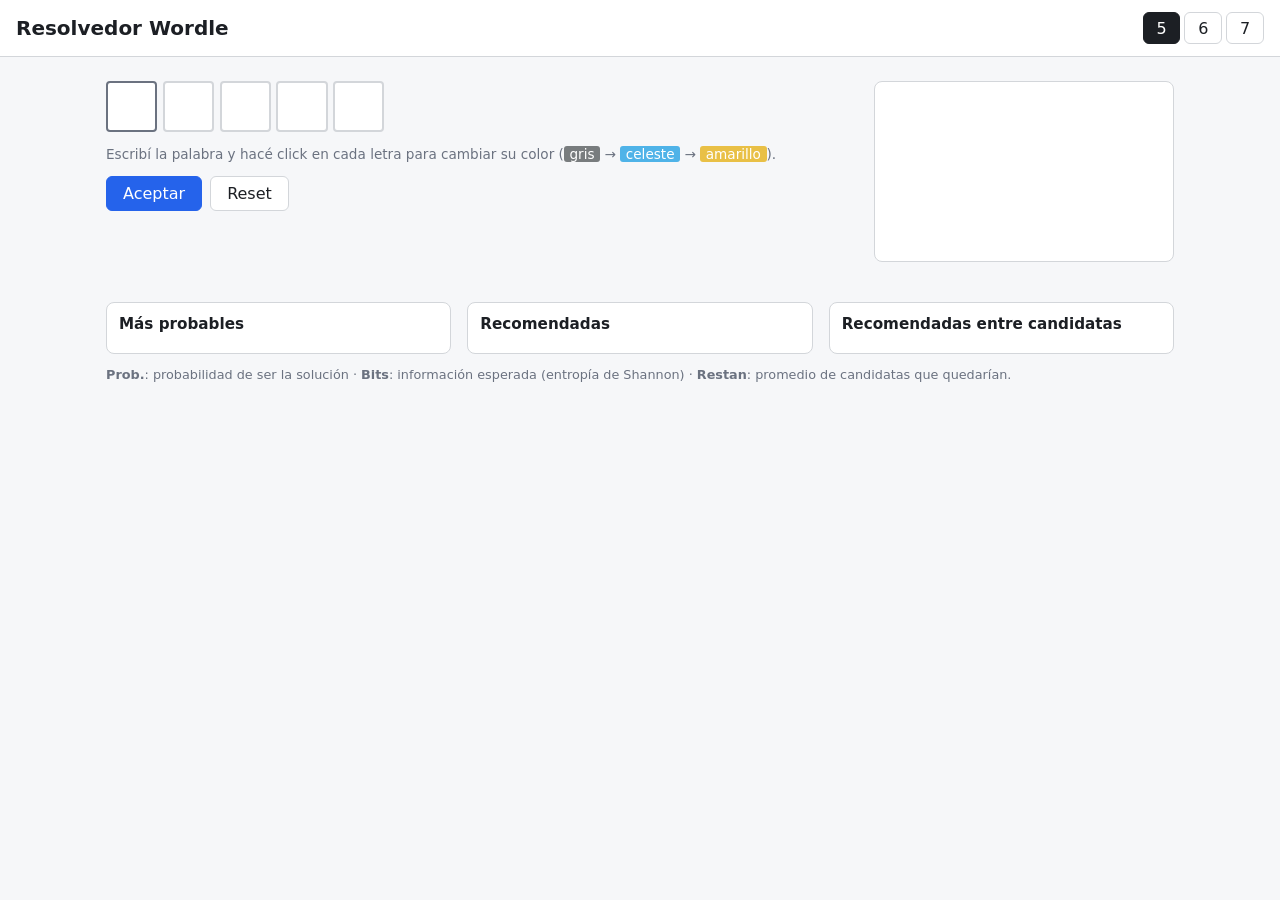
==== index.html @ cbdcdc3c "Interfaz del resolvedor" ====
<!doctype html>
<html lang="es">
<head>
  <meta charset="utf-8">
  <meta name="viewport" content="width=device-width, initial-scale=1">
  <title>Resolvedor Wordle</title>
  <link rel="stylesheet" href="style.css">
</head>
<body>
  <header>
    <h1>Resolvedor Wordle</h1>
    <div class="modes" role="radiogroup" aria-label="Cantidad de letras">
      <button data-n="5" class="mode">5</button>
      <button data-n="6" class="mode">6</button>
      <button data-n="7" class="mode">7</button>
    </div>
  </header>

  <main>
    <section class="play">
      <div id="board" class="board"></div>
      <p class="hint">Escribí la palabra y hacé click en cada letra para cambiar su color
        (<span class="chip s0">gris</span> → <span class="chip s2">celeste</span> → <span class="chip s1">amarillo</span>).</p>
      <div class="actions">
        <button id="accept" class="primary">Aceptar</button>
        <button id="reset">Reset</button>
      </div>
      <p id="status" class="status"></p>
      <input id="mobile-input" class="mobile-input" autocomplete="off" autocapitalize="none" aria-label="Escribir letra">
    </section>

    <aside id="letters" class="letters"></aside>

    <section class="results">
      <p id="count" class="count"></p>
      <div id="progress" class="progress" hidden><div></div></div>
      <div class="tables">
        <div>
          <h2>Más probables</h2>
          <table id="probable"></table>
        </div>
        <div>
          <h2>Recomendadas</h2>
          <table id="best"></table>
        </div>
        <div>
          <h2>Recomendadas entre candidatas</h2>
          <table id="best-candidates"></table>
        </div>
      </div>
      <p class="legend"><b>Prob.</b>: probabilidad de ser la solución ·
        <b>Bits</b>: información esperada (entropía de Shannon) ·
        <b>Restan</b>: promedio de candidatas que quedarían.</p>
    </section>
  </main>

  <script src="words.js"></script>
  <script src="solver.js"></script>
  <script src="app.js"></script>
</body>
</html>
---- style.css ----
:root {
  /* Colores de las pistas (reemplazar por los definitivos) */
  --c-correct: #4fb3e8;
  --c-present: #e9c046;
  --c-absent: #787c7e;

  --bg: #f6f7f9;
  --panel: #ffffff;
  --text: #1c1f24;
  --muted: #6b7280;
  --border: #d3d6da;
  --accent: #2563eb;
  --tile: 3.2rem;
}

* { box-sizing: border-box; }

body {
  margin: 0;
  background: var(--bg);
  color: var(--text);
  font-family: system-ui, -apple-system, "Segoe UI", Roboto, sans-serif;
}

header {
  display: flex;
  align-items: center;
  justify-content: space-between;
  gap: 1rem;
  padding: 0.75rem 1rem;
  border-bottom: 1px solid var(--border);
  background: var(--panel);
}

h1 { margin: 0; font-size: 1.25rem; }
h2 { margin: 0 0 0.5rem; font-size: 0.95rem; }

button {
  font: inherit;
  border: 1px solid var(--border);
  background: var(--panel);
  color: var(--text);
  border-radius: 6px;
  padding: 0.45rem 1rem;
  cursor: pointer;
}
button:hover { border-color: var(--muted); }
button.primary { background: var(--accent); border-color: var(--accent); color: #fff; }
button:disabled { opacity: 0.5; cursor: default; }

.modes { display: flex; gap: 0.25rem; }
.mode { padding: 0.35rem 0.8rem; }
.mode.active { background: var(--text); color: var(--panel); border-color: var(--text); }

main {
  display: grid;
  grid-template-columns: auto minmax(220px, 300px);
  grid-template-areas: "play letters" "results results";
  gap: 1.5rem;
  max-width: 1100px;
  margin: 0 auto;
  padding: 1.5rem 1rem;
}
.play { grid-area: play; }
.letters { grid-area: letters; }
.results { grid-area: results; }

@media (max-width: 720px) {
  main { grid-template-columns: 1fr; grid-template-areas: "play" "letters" "results"; }
  :root { --tile: 2.6rem; }
}

/* Tablero */
.board { display: flex; flex-direction: column; gap: 0.35rem; }
.row { display: flex; gap: 0.35rem; }
.row.past { opacity: 0.85; }
.tile {
  width: var(--tile);
  height: var(--tile);
  display: grid;
  place-items: center;
  font-size: calc(var(--tile) * 0.5);
  font-weight: 700;
  text-transform: uppercase;
  border: 2px solid var(--border);
  border-radius: 4px;
  background: var(--panel);
  user-select: none;
}
.tile.filled { cursor: pointer; color: #fff; border-color: transparent; }
.tile.cursor { border-color: var(--muted); }
.s0 { background: var(--c-absent); }
.s1 { background: var(--c-present); }
.s2 { background: var(--c-correct); }

.hint { color: var(--muted); font-size: 0.85rem; }
.chip { color: #fff; padding: 0 0.35rem; border-radius: 3px; }
.actions { display: flex; gap: 0.5rem; }
.status { min-height: 1.2em; font-weight: 600; }
.mobile-input { position: absolute; opacity: 0; pointer-events: none; width: 1px; height: 1px; }

/* Letras */
.letters { background: var(--panel); border: 1px solid var(--border); border-radius: 8px; padding: 1rem; }
.letters h3 { margin: 0.75rem 0 0.4rem; font-size: 0.8rem; color: var(--muted); text-transform: uppercase; letter-spacing: 0.04em; }
.letters h3:first-child { margin-top: 0; }
.keys { display: flex; flex-wrap: wrap; gap: 0.25rem; min-height: 1.9rem; }
.key {
  min-width: 1.9rem;
  height: 1.9rem;
  padding: 0 0.3rem;
  font-weight: 700;
  text-transform: uppercase;
}
.key.s0, .key.s1, .key.s2 { color: #fff; border-color: transparent; }
.key.backspace { margin-top: 0.75rem; }

/* Resultados */
.count { font-weight: 600; margin-top: 0; }
.progress { height: 4px; background: var(--border); border-radius: 2px; overflow: hidden; margin-bottom: 1rem; }
.progress > div { height: 100%; width: 0; background: var(--accent); }
.tables { display: grid; grid-template-columns: repeat(auto-fit, minmax(240px, 1fr)); gap: 1rem; }
.tables > div { background: var(--panel); border: 1px solid var(--border); border-radius: 8px; padding: 0.75rem; }
table { width: 100%; border-collapse: collapse; font-variant-numeric: tabular-nums; font-size: 0.9rem; }
th { text-align: right; color: var(--muted); font-weight: 500; font-size: 0.75rem; padding: 0.2rem 0.3rem; }
td { text-align: right; padding: 0.3rem; border-top: 1px solid var(--border); }
th:first-child, td:first-child { text-align: left; }
td.word { font-weight: 700; text-transform: uppercase; cursor: pointer; letter-spacing: 0.05em; }
td.word:hover { color: var(--accent); }
td.word.cand::after { content: " ●"; color: var(--c-correct); font-size: 0.6em; vertical-align: middle; }
.empty { color: var(--muted); font-size: 0.85rem; }
.legend { color: var(--muted); font-size: 0.8rem; }
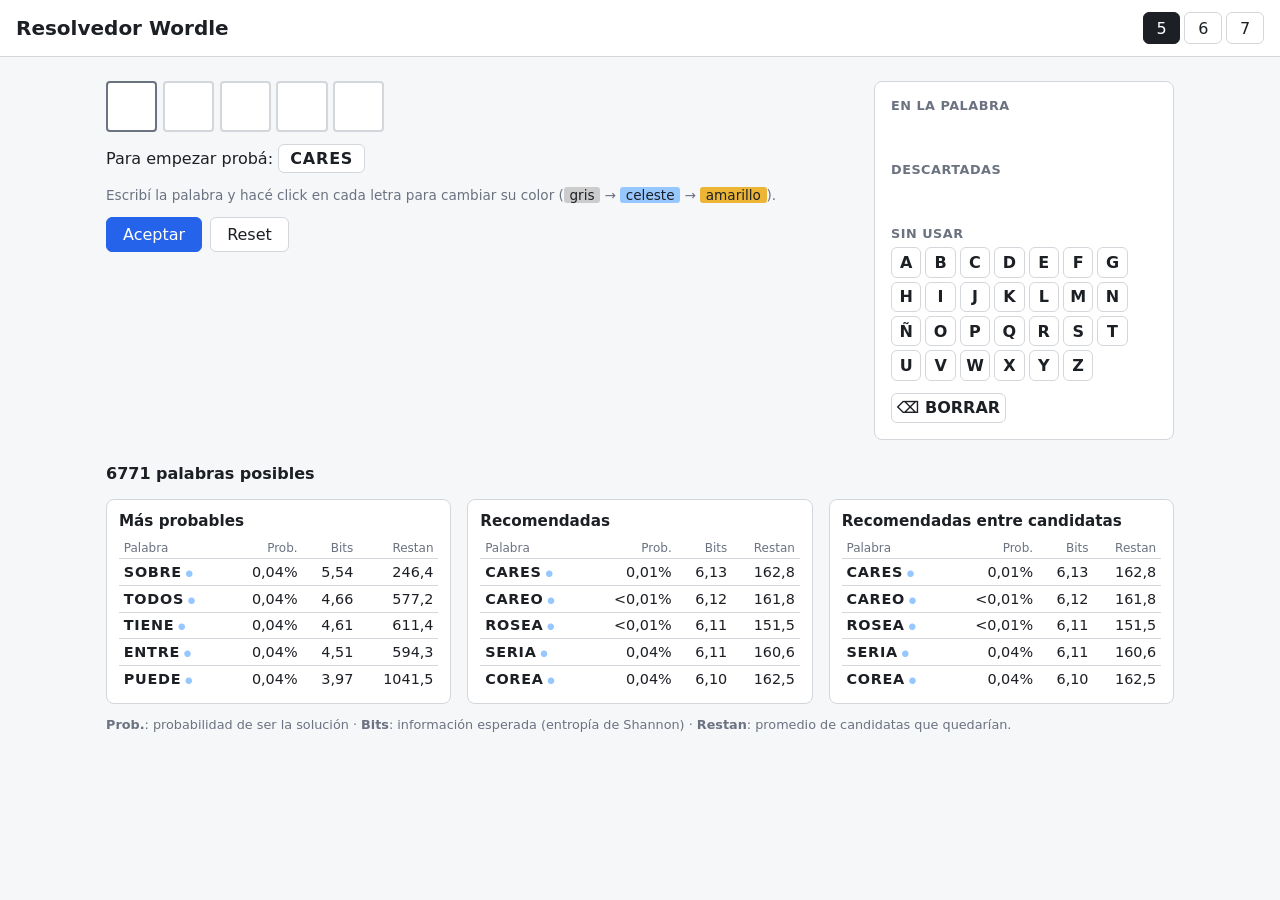
==== commit a9ab0537: "Sugerir la mejor palabra inicial por cantidad de letras" ====
--- a/index.html
+++ b/index.html
@@ -19,6 +19,7 @@
   <main>
     <section class="play">
       <div id="board" class="board"></div>
+      <p id="opener" class="opener">Para empezar probá: <button title="Usar esta palabra"></button></p>
       <p class="hint">Escribí la palabra y hacé click en cada letra para cambiar su color
         (<span class="chip s0">gris</span> → <span class="chip s2">celeste</span> → <span class="chip s1">amarillo</span>).</p>
       <div class="actions">
--- a/style.css
+++ b/style.css
@@ -1,8 +1,9 @@
 :root {
-  /* Colores de las pistas (reemplazar por los definitivos) */
-  --c-correct: #4fb3e8;
-  --c-present: #e9c046;
-  --c-absent: #787c7e;
+  /* Colores de las pistas */
+  --c-correct: #97c7ff;
+  --c-present: #ecb535;
+  --c-absent: #cccccc;
+  --c-on-hint: #1c1f24;
 
   --bg: #f6f7f9;
   --panel: #ffffff;
@@ -87,14 +88,17 @@
   background: var(--panel);
   user-select: none;
 }
-.tile.filled { cursor: pointer; color: #fff; border-color: transparent; }
+.tile.filled { cursor: pointer; color: var(--c-on-hint); border-color: transparent; }
 .tile.cursor { border-color: var(--muted); }
 .s0 { background: var(--c-absent); }
 .s1 { background: var(--c-present); }
 .s2 { background: var(--c-correct); }
 
 .hint { color: var(--muted); font-size: 0.85rem; }
-.chip { color: #fff; padding: 0 0.35rem; border-radius: 3px; }
+.opener { margin: 0.75rem 0 0; }
+.opener[hidden] { display: none; }
+.opener button { font-weight: 700; text-transform: uppercase; letter-spacing: 0.05em; padding: 0.25rem 0.7rem; }
+.chip { color: var(--c-on-hint); padding: 0 0.35rem; border-radius: 3px; }
 .actions { display: flex; gap: 0.5rem; }
 .status { min-height: 1.2em; font-weight: 600; }
 .mobile-input { position: absolute; opacity: 0; pointer-events: none; width: 1px; height: 1px; }
@@ -111,7 +115,7 @@
   font-weight: 700;
   text-transform: uppercase;
 }
-.key.s0, .key.s1, .key.s2 { color: #fff; border-color: transparent; }
+.key.s0, .key.s1, .key.s2 { color: var(--c-on-hint); border-color: transparent; }
 .key.backspace { margin-top: 0.75rem; }
 
 /* Resultados */
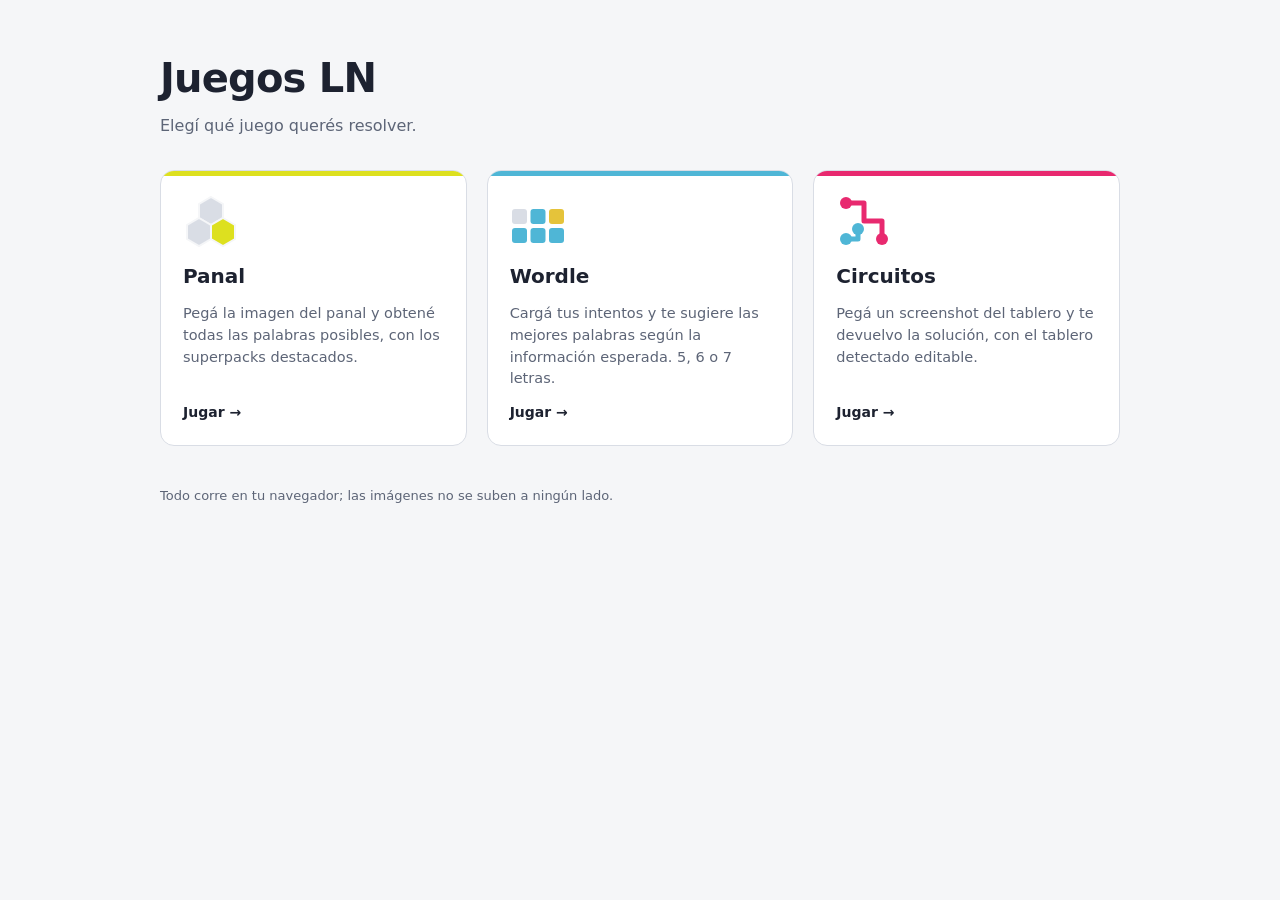
==== commit 8991dbd4: "Landing page con Panal y Circuitos" ====
--- a/index.html
+++ b/index.html
@@ -3,60 +3,102 @@
 <head>
   <meta charset="utf-8">
   <meta name="viewport" content="width=device-width, initial-scale=1">
-  <title>Resolvedor Wordle</title>
-  <link rel="stylesheet" href="style.css">
+  <title>Juegos LN</title>
+  <meta name="description" content="Resolvedores para los juegos de La Nación: Panal, Wordle y Circuitos.">
+  <style>
+    :root {
+      --bg: #f5f6f8; --panel: #ffffff; --fg: #1d2230; --muted: #5d6577; --line: #d9dde5;
+      --panal: #dde01f; --wordle: #4fb6d6; --circuitos: #e8296f;
+    }
+    @media (prefers-color-scheme: dark) {
+      :root:not([data-theme="light"]) {
+        --bg: #14161c; --panel: #1c1f27; --fg: #e8eaf0; --muted: #9aa1b2; --line: #323745; color-scheme: dark;
+      }
+    }
+    :root[data-theme="dark"] {
+      --bg: #14161c; --panel: #1c1f27; --fg: #e8eaf0; --muted: #9aa1b2; --line: #323745; color-scheme: dark;
+    }
+    * { box-sizing: border-box; }
+    body {
+      margin: 0; min-height: 100vh; background: var(--bg); color: var(--fg);
+      font-family: system-ui, -apple-system, "Segoe UI", Roboto, sans-serif; line-height: 1.5;
+      padding: 48px 16px;
+    }
+    .wrap { max-width: 960px; margin: 0 auto; }
+    header { margin-bottom: 32px; }
+    h1 { margin: 0 0 6px; font-size: clamp(28px, 5vw, 40px); letter-spacing: -.02em; }
+    header p { margin: 0; color: var(--muted); }
+    .games { display: grid; grid-template-columns: repeat(auto-fit, minmax(min(100%, 260px), 1fr)); gap: 20px; }
+    .card {
+      display: flex; flex-direction: column; gap: 12px; padding: 22px;
+      background: var(--panel); border: 1px solid var(--line); border-radius: 14px;
+      color: inherit; text-decoration: none; position: relative; overflow: hidden;
+      transition: transform .15s, border-color .15s, box-shadow .15s;
+    }
+    .card::before { content: ""; position: absolute; inset: 0 0 auto 0; height: 5px; background: var(--c); }
+    .card:hover { transform: translateY(-3px); border-color: var(--c); box-shadow: 0 8px 24px rgb(0 0 0 / .08); }
+    .card:focus-visible { outline: 3px solid var(--c); outline-offset: 3px; }
+    .icon { width: 56px; height: 56px; }
+    .card h2 { margin: 0; font-size: 20px; }
+    .card p { margin: 0; color: var(--muted); font-size: 14.5px; flex: 1; }
+    .go { font-weight: 600; font-size: 14px; }
+    .go::after { content: " →"; }
+    .panal { --c: var(--panal); }
+    .wordle { --c: var(--wordle); }
+    .circuitos { --c: var(--circuitos); }
+    footer { margin-top: 40px; color: var(--muted); font-size: 13px; }
+    @media (prefers-reduced-motion: reduce) { .card { transition: none; } .card:hover { transform: none; } }
+  </style>
 </head>
 <body>
-  <header>
-    <h1>Resolvedor Wordle</h1>
-    <div class="modes" role="radiogroup" aria-label="Cantidad de letras">
-      <button data-n="5" class="mode">5</button>
-      <button data-n="6" class="mode">6</button>
-      <button data-n="7" class="mode">7</button>
-    </div>
-  </header>
+  <div class="wrap">
+    <header>
+      <h1>Juegos LN</h1>
+      <p>Elegí qué juego querés resolver.</p>
+    </header>
 
-  <main>
-    <section class="play">
-      <div id="board" class="board"></div>
-      <p id="opener" class="opener">Para empezar probá: <button title="Usar esta palabra"></button></p>
-      <p class="hint">Escribí la palabra y hacé click en cada letra para cambiar su color
-        (<span class="chip s0">gris</span> → <span class="chip s2">celeste</span> → <span class="chip s1">amarillo</span>).</p>
-      <div class="actions">
-        <button id="accept" class="primary">Aceptar</button>
-        <button id="reset">Reset</button>
-      </div>
-      <p id="status" class="status"></p>
-      <input id="mobile-input" class="mobile-input" autocomplete="off" autocapitalize="none" aria-label="Escribir letra">
-    </section>
+    <main class="games">
+      <a class="card panal" href="panal/index.html">
+        <svg class="icon" viewBox="0 0 56 56" aria-hidden="true">
+          <g stroke="var(--bg)" stroke-width="2">
+            <polygon points="28,4 40,11 40,25 28,32 16,25 16,11" fill="var(--line)"/>
+            <polygon points="16,25 28,32 28,46 16,53 4,46 4,32" fill="var(--line)"/>
+            <polygon points="40,25 52,32 52,46 40,53 28,46 28,32" fill="var(--panal)"/>
+          </g>
+        </svg>
+        <h2>Panal</h2>
+        <p>Pegá la imagen del panal y obtené todas las palabras posibles, con los superpacks destacados.</p>
+        <span class="go">Jugar</span>
+      </a>
 
-    <aside id="letters" class="letters"></aside>
+      <a class="card wordle" href="wordle%20solver/index.html">
+        <svg class="icon" viewBox="0 0 56 56" aria-hidden="true">
+          <rect x="2" y="16" width="15" height="15" rx="3" fill="var(--line)"/>
+          <rect x="20.5" y="16" width="15" height="15" rx="3" fill="var(--wordle)"/>
+          <rect x="39" y="16" width="15" height="15" rx="3" fill="#e5c33a"/>
+          <rect x="2" y="35" width="15" height="15" rx="3" fill="var(--wordle)"/>
+          <rect x="20.5" y="35" width="15" height="15" rx="3" fill="var(--wordle)"/>
+          <rect x="39" y="35" width="15" height="15" rx="3" fill="var(--wordle)"/>
+        </svg>
+        <h2>Wordle</h2>
+        <p>Cargá tus intentos y te sugiere las mejores palabras según la información esperada. 5, 6 o 7 letras.</p>
+        <span class="go">Jugar</span>
+      </a>
 
-    <section class="results">
-      <p id="count" class="count"></p>
-      <div id="progress" class="progress" hidden><div></div></div>
-      <div class="tables">
-        <div>
-          <h2>Más probables</h2>
-          <table id="probable"></table>
-        </div>
-        <div>
-          <h2>Recomendadas</h2>
-          <table id="best"></table>
-        </div>
-        <div>
-          <h2>Recomendadas entre candidatas</h2>
-          <table id="best-candidates"></table>
-        </div>
-      </div>
-      <p class="legend"><b>Prob.</b>: probabilidad de ser la solución ·
-        <b>Bits</b>: información esperada (entropía de Shannon) ·
-        <b>Restan</b>: promedio de candidatas que quedarían.</p>
-    </section>
-  </main>
+      <a class="card circuitos" href="circuitos/circuitos.html">
+        <svg class="icon" viewBox="0 0 56 56" aria-hidden="true">
+          <path d="M10 10 H28 V28 H46 V46" fill="none" stroke="var(--circuitos)" stroke-width="5" stroke-linecap="round" stroke-linejoin="round"/>
+          <path d="M10 46 H22 V36" fill="none" stroke="var(--wordle)" stroke-width="5" stroke-linecap="round" stroke-linejoin="round"/>
+          <circle cx="10" cy="10" r="6" fill="var(--circuitos)"/><circle cx="46" cy="46" r="6" fill="var(--circuitos)"/>
+          <circle cx="10" cy="46" r="6" fill="var(--wordle)"/><circle cx="22" cy="36" r="6" fill="var(--wordle)"/>
+        </svg>
+        <h2>Circuitos</h2>
+        <p>Pegá un screenshot del tablero y te devuelvo la solución, con el tablero detectado editable.</p>
+        <span class="go">Jugar</span>
+      </a>
+    </main>
 
-  <script src="words.js"></script>
-  <script src="solver.js"></script>
-  <script src="app.js"></script>
+    <footer>Todo corre en tu navegador; las imágenes no se suben a ningún lado.</footer>
+  </div>
 </body>
 </html>
